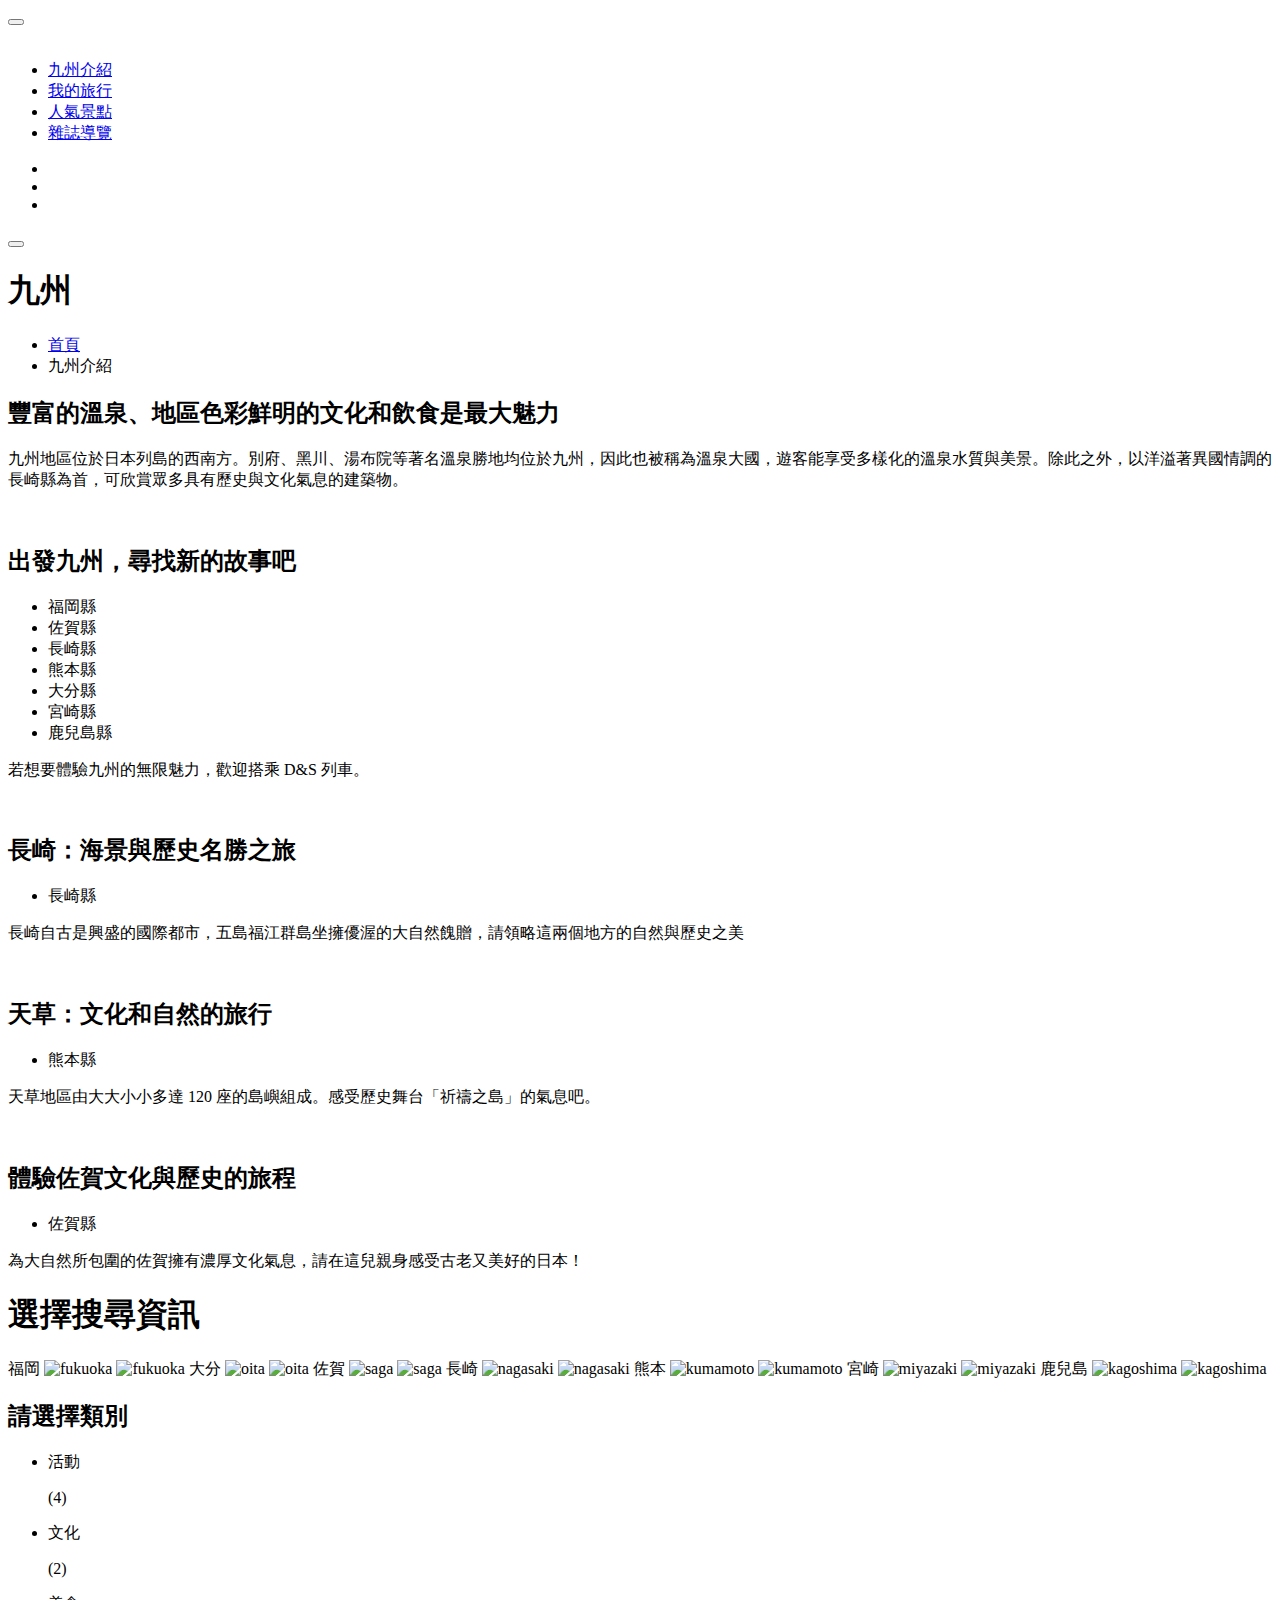
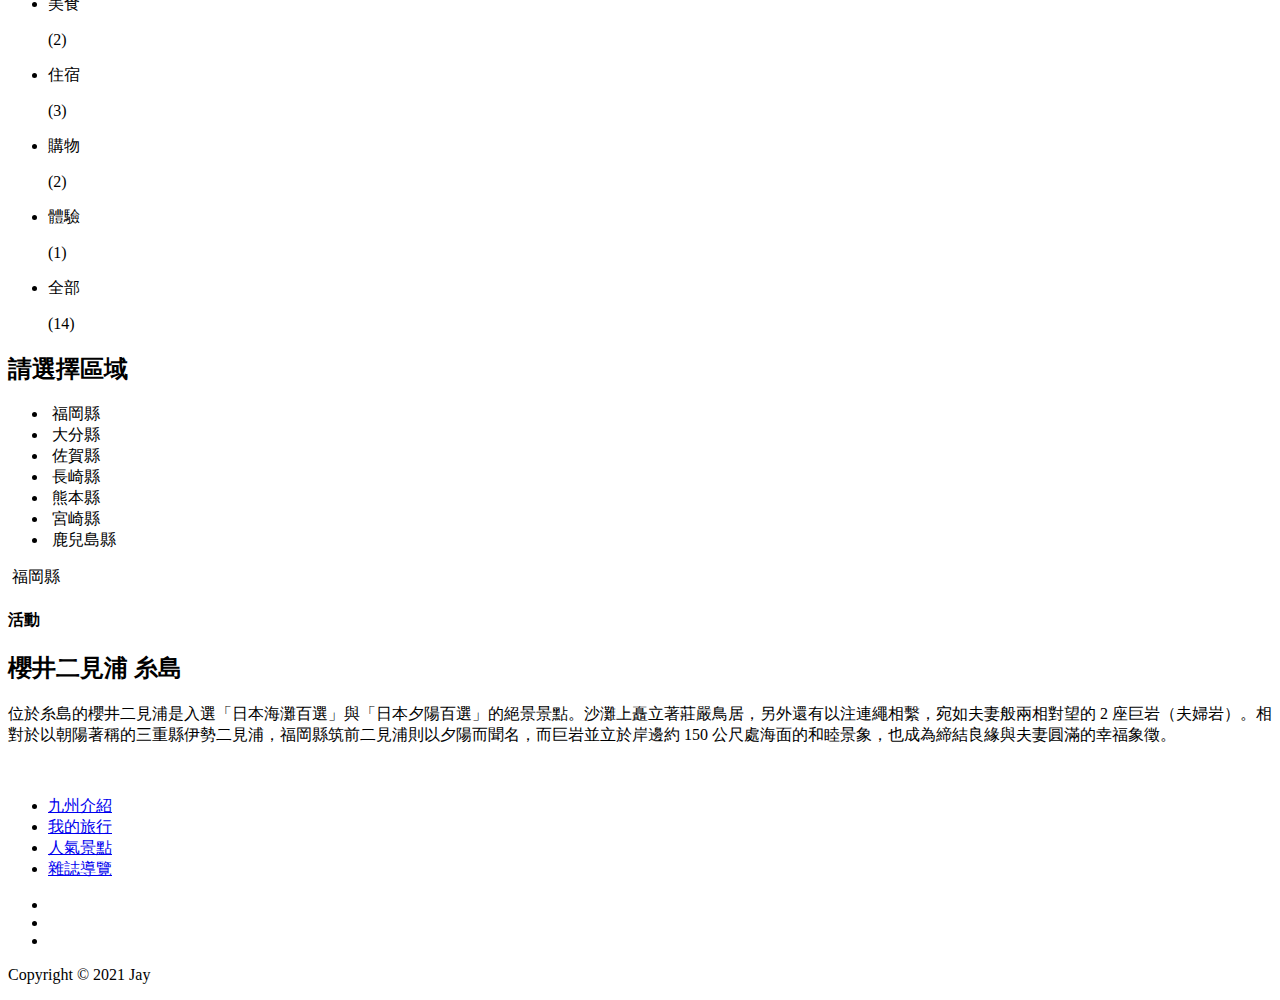
==== introduce.html @ 21f5237e "ok" ====
<!DOCTYPE html>
<html lang="en">
<head>
  <meta charset="UTF-8">
  <meta http-equiv="X-UA-Compatible" content="IE=edge">
  <meta name="viewport" content="width=device-width, initial-scale=1.0, maximum-scale=1.0, user-scalable=0, shrink-to-fit=no">
  <title>九州介紹</title>
	<link rel="stylesheet" href="https://use.fontawesome.com/releases/v5.7.2/css/all.css" integrity="sha384-fnmOCqbTlWIlj8LyTjo7mOUStjsKC4pOpQbqyi7RrhN7udi9RwhKkMHpvLbHG9Sr" crossorigin="anonymous">
  <link rel="stylesheet" href="./CSS/introduce.css">
  <script src="./JS/jquery.min.js"></script>
</head>
<body>
  <header>
    <button class="nav_btn">
      <span></span>
    </button>
    <nav>
      <div class="logo">
        <a href="./index.html">
          <img src="./img/kyushu/logo/logo.png" alt="">
        </a>
      </div>
      <ul class="guide">
          <li><a href="./introduce.html">九州介紹</a></li>
          <li><a href="./mytravel.html">我的旅行</a></li>
          <li><a href="./popular.html">人氣景點</a></li>
          <li><a href="./magazine.html">雜誌導覽</a></li>
        </div>
      </ul>
      <ul class="social">
        <li>
          <a href="javascript:;">
            <i class="fab fa-instagram"></i>
          </a>
        </li>
        <li>
          <a href="javascript:;">
            <i class="fab fa-facebook-square"></i>
          </a>
        </li>
        <li>
          <a href="javascript:;">
            <i class="fab fa-twitter-square"></i>
          </a>
        </li>
      </ul>
    </nav>
    <button class="toTop"></button>
  </header>
  <main>
    <article>
      <div class="banner">
        <div class="banner_container">
          <div class="banner_imagearea">
            <h1>九州</h1>
            <!-- <img src="./img/introduce/banner/banner-1.jpg" alt=""> -->
          </div>
          <div class="banner_textarea">
            <nav>
              <ul>
                <li><a href="./index.html">首頁</a></li>
                <li>九州介紹</li>
              </ul>
            </nav>
            <h2>豐富的溫泉、地區色彩鮮明的文化和飲食是最大魅力</h2>
            <p>九州地區位於日本列島的西南方。別府、黑川、湯布院等著名溫泉勝地均位於九州，因此也被稱為溫泉大國，遊客能享受多樣化的溫泉水質與美景。除此之外，以洋溢著異國情調的長崎縣為首，可欣賞眾多具有歷史與文化氣息的建築物。</p>
          </div>
        </div>
      </div>
      <div class="content">
        <div class="content_container">
          <div class="content_item ">
            <div class="item_imagearea">
              <img src="./img/introduce/main/introduce-content1.jpg" alt="">
            </div>
            <div class="item_textarea ">
              <h2>出發九州，尋找新的故事吧</h2>
              <div class="item_map">
                <i class="fas fa-map-marker-alt"></i>
                <ul>
                  <li>
                    福岡縣
                  </li>
                  <li>
                    佐賀縣
                  </li>
                  <li>
                    長崎縣
                  </li>
                  <li>
                    熊本縣
                  </li>
                  <li>
                    大分縣
                  </li>
                  <li>
                    宮崎縣
                  </li>
                  <li>
                    鹿兒島縣
                  </li>
                </ul>
              </div>
              <p>若想要體驗九州的無限魅力，歡迎搭乘 D&S 列車。</p>
            </div>
          </div>
          <div class="content_item">
            <div class="item_imagearea">
              <img src="./img/introduce/main/introduce-content2.jpg" alt="">
            </div>
            <div class="item_textarea">
              <h2>
                長崎：海景與歷史名勝之旅</h2>
              <div class="item_map">
                <i class="fas fa-map-marker-alt"></i>
                <ul>
                  <li>
                    長崎縣
                  </li>
                </ul>
              </div>
              <p>長崎自古是興盛的國際都市，五島福江群島坐擁優渥的大自然餽贈，請領略這兩個地方的自然與歷史之美</p>
            </div>
          </div>
          <div class="content_item">
            <div class="item_imagearea">
              <img src="./img/introduce/main/introduce-content3.jpg" alt="">
            </div>
            <div class="item_textarea">
              <h2>
                天草：文化和自然的旅行</h2>
              <div class="item_map">
                <i class="fas fa-map-marker-alt"></i>
                <ul>
                  <li>
                    熊本縣
                  </li>
                </ul>
              </div>
              <p>天草地區由大大小小多達 120 座的島嶼組成。感受歷史舞台「祈禱之島」的氣息吧。</p>
            </div>
          </div>
          <div class="content_item">
            <div class="item_imagearea">
              <img src="./img/introduce/main/introduce-content4.jpg" alt="">
            </div>
            <div class="item_textarea">
              <h2>
                體驗佐賀文化與歷史的旅程</h2>
              <div class="item_map">
                <i class="fas fa-map-marker-alt"></i>
                <ul>
                  <li>
                    佐賀縣
                  </li>
                </ul>
              </div>
              <p>
                為大自然所包圍的佐賀擁有濃厚文化氣息，請在這兒親身感受古老又美好的日本！</p>
            </div>
          </div>
        </div>
      </div>
    </article>
    <article class="search">
      <div class="search_contain">
        <div class="search_left">
          <h1>選擇搜尋資訊</h1>
          <div class="kyushu-map">  
            <a class="fukuoka-plus1 fukuBtn"></a>
            <a class="fukuoka-plus2 fukuBtn"></a>
            <a class="fukuoka-plus3 fukuBtn"></a>
            <a class="fukuoka fukuBtn">福岡</a> 
            <img class="fukuoka" src="./img/kyushu/main/kyushuMap-fukuoka-1.png" alt="fukuoka">
            <img class="fukuoka color" src="./img/kyushu/main/kyushuMap-fukuoka-2.png" alt="fukuoka">
            
            <a class="oita-plus1 oitaBtn"></a>
            <a class="oita-plus2 oitaBtn"></a>
            <a class="oita-plus3 oitaBtn"></a>
            <a class="oita oitaBtn">大分</a>
            <img class="oita" src="./img/kyushu/main/kyushuMap-oita-1.png" alt="oita">
            <img class="oita color" src="./img/kyushu/main/kyushuMap-oita-2.png" alt="oita">
      
            <a class="saga-plus1 sagaBtn"></a>
            <a class="saga-plus2 sagaBtn"></a>
            <a class="saga-plus3 sagaBtn"></a>
            <a class="saga sagaBtn">佐賀</a>
            <img class="saga" src="./img/kyushu/main/kyushuMap-saga-1.png" alt="saga">
            <img class="saga color"  src="./img/kyushu/main/kyushuMap-saga-2.png" alt="saga">
      
            <a class="nagasaki-plus1 nagaBtn"></a>
            <a class="nagasaki nagaBtn">長崎</a>
            <img class="nagasaki" src="./img/kyushu/main/kyushuMap-nagasaki-1.png" alt="nagasaki">
            <img class="nagasaki color" src="./img/kyushu/main/kyushuMap-nagasaki-2.png" alt="nagasaki">
            <a class="kumamoto-plus1 kumaBtn"></a>
            <a class="kumamoto-plus2 kumaBtn"></a>
            <a class="kumamoto-plus3 kumaBtn"></a>
            <a class="kumamoto-plus4 kumaBtn"></a>                
            <a class="kumamoto imgcg kumaBtn">熊本</a>
            <img class="kumamoto" src="./img/kyushu/main/kyushuMap-kumamoto-1.png" alt="kumamoto">
            <img class="kumamoto color " src="./img/kyushu/main/kyushuMap-kumamoto-2.png" alt="kumamoto">
      
            <a class="miyazaki-plus1 miyaBtn"></a>                
            <a class="miyazaki-plus2 miyaBtn"></a>                
            <a class="miyazaki miyaBtn">宮崎</a>
            <img class="miyazaki" src="./img/kyushu/main/kyushuMap-miyazaki-1.png" alt="miyazaki">
            <img class="miyazaki color" src="./img/kyushu/main/kyushuMap-miyazaki-2.png" alt="miyazaki">
      
            <a class="kagoshima-plus1 kagoBtn"></a>                
            <a class="kagoshima-plus2 kagoBtn"></a>                
            <a class="kagoshima kagoBtn">鹿兒島</a>
            <img class="kagoshima" src="./img/kyushu/main/kyushuMap-kagoshima-1.png" alt="kagoshima">
            <img class="kagoshima color" src="./img/kyushu/main/kyushuMap-kagoshima-2.png" alt="kagoshima">
            <!-- <div class="kanban">
              <p>選擇地區</p>
              <img src="/img/kyushu/main/wood_kanban.png" alt="">
            </div> -->
          </div>
        </div>
        <div class="search_right">
          <div class="search_category">
            <h2>
              <span>請選擇類別</span>
              <span></span>
            </h2>
            <ul class="search_category_group">
              <li id="event" class="category_color_clear">
                <i class="fas fa-circle"></i>
                <p>活動</p>
                <p>(4)</p>
              </li>
              <li id="culture" class="category_color_clear">
                <i class="fas fa-circle"></i>
                <p>文化</p>
                <p>(2)</p>
              </li>
              <li id="food" class="category_color_clear">
                <i class="fas fa-circle"></i>
                <p>美食</p>
                <p>(2)</p>
              </li>
              <li id="hotel" class="category_color_clear">
                <i class="fas fa-circle"></i>
                <p>住宿</p>
                <p>(3)</p>
              </li>
              <li id="shop" class="category_color_clear">
                <i class="fas fa-circle"></i>
                <p>購物</p>
                <p>(2)</p>
              </li>
              <li id="experence" class="category_color_clear">
                <i class="fas fa-circle"></i>
                <p>體驗</p>
                <p>(1)</p>
              </li>
              <li id="all" class="category_color_clear">
                <i class="fas fa-circle"></i>
                <p>全部</p>
                <p>(14)</p>
              </li>
            </ul>
          </div>
          <div class="search_area">
            <h2>
              <span>請選擇區域</span>
              <span></span>
            </h2>
            <ul class="search_area_group">
              <li class="Fukuoka sraechimg" id="b1">
                <img class="areaimg" src="./img/introduce/main/search_area_img1.jpg" alt="">
                <span class="togreen">福岡縣</span>
              </li>
              <li class="Oita sraechimg" id="b2">
                <img class="areaimg" src="./img/introduce/main/search_area_img2.jpg" alt="">
                <span class="togreen">大分縣</span>
              </li>
              <li class="Saga sraechimg" id="b3">
                <img class="areaimg" src="./img/introduce/main/search_area_img3.jpg" alt="">
                <span class="togreen">佐賀縣</span>
              </li>
              <li class="Nagasaki sraechimg"  id="b4">
                <img class="areaimg" src="./img/introduce/main/search_area_img4.jpg" alt="">
                <span class="togreen">長崎縣</span>
              </li>
              <li class="Kumamoto sraechimg"  id="b5">
                <img class="areaimg" src="./img/introduce/main/search_area_img5.jpg" alt="">
                <span class="togreen">熊本縣</span>
              </li>
              <li class="Miyazaki sraechimg"  id="b6">
                <img class="areaimg" src="./img/introduce/main/search_area_img6.jpg" alt="">
                <span class="togreen">宮崎縣</span>
              </li>
              <li class="Kagoshima sraechimg"  id="b7">
                <img class="areaimg" src="./img/introduce/main/search_area_img7.jpg" alt="">
                <span class="togreen">鹿兒島縣</span>
              </li>
            </ul>
          </div>
        </div>
      </div>
    </article>
    <article class="viewrelease">
      <div class="viewrelease_contain">
        <div class="viewrelease_item">
          <div class="viewrelease_item_photo">
            <img src="./img/introduce/main/viewrelease-1.png" alt="">
            <span>福岡縣</span>
          </div>
          <div class="viewrelease_item_text">
            <h4>活動</h4>
            <h2>櫻井二見浦 糸島</h2>
            <p>位於糸島的櫻井二見浦是入選「日本海灘百選」與「日本夕陽百選」的絕景景點。沙灘上矗立著莊嚴鳥居，另外還有以注連繩相繫，宛如夫妻般兩相對望的 2 座巨岩（夫婦岩）。相對於以朝陽著稱的三重縣伊勢二見浦，福岡縣筑前二見浦則以夕陽而聞名，而巨岩並立於岸邊約 150 公尺處海面的和睦景象，也成為締結良緣與夫妻圓滿的幸福象徵。</p>
          </div>
        </div>
        <!-- <div class="viewrelease_item">
          <div class="viewrelease_item_photo">
            <img src="/img/introduce/main/viewrelease-2.png" alt="">
            <span>福岡縣</span>
          </div>
          <div class="viewrelease_item_text">
            <h4>住宿</h4>
            <h2>筑後川溫泉</h2>
            <p>筑後川溫泉廣布於筑後川河畔，除了對風濕痛、痛風、神經痛有良好的效果外，更有美容效果，可讓肌膚變得光滑柔嫩，又被稱為「美肌之湯」。其泉質優良，甚至被指定為日本環境省國民保養溫泉地區。</p>
          </div>
        </div>
        <div class="viewrelease_item">
          <div class="viewrelease_item_photo">
            <img src="/img/introduce/main/viewrelease-3.png" alt="">
            <span>佐賀縣</span>
          </div>
          <div class="viewrelease_item_text">
            <h4>文化</h4>
            <h2>九年庵</h2>
            <p>九年庵是佐賀的大企業家，伊丹彌太郎於明治 25 年著手建造的別墅，耗時約 9 年歲月，於明治 33 年完成的 6,800 平方公尺庭園。別墅為歇山頂，屋頂為葦葺，土牆為杉板，還有周圍是使用真竹的濡緣等等，光是外觀就有著豐富的山野之趣，這是一棟從材質、構造等，一切都值得細心品味的數寄屋建築物。庭園相當遼闊，還種植了許多杜鵑花及紅葉類等植物，藉著四季更替描繪出美麗的景色。再者，庭園的一整片青苔會讓人有種彷彿像鋪了地毯一樣的錯覺。九年庵在每年春末及秋天紅葉盛開時期會對外開放。您可搭配到仁比山神社等地散步的行程一起同樂。</p>
          </div>
        </div>
        <div class="viewrelease_item">
          <div class="viewrelease_item_photo">
            <img src="/img/introduce/main/viewrelease-4.png" alt="">
            <span>佐賀縣</span>
          </div>
          <div class="viewrelease_item_text">
            <h4>購物</h4>
            <h2>川古大楠公園</h2>
            <p>川古大楠公園位於武雄市若木町。那是個以宏偉壯麗的川古大楠及水車讓人印象深刻的公園。附設的為朝館除了有上演參考當地傳說的人偶劇以外，還有販賣從幼樹摘採的蔬菜及加工品，以及大楠公園水車精米的「水車米」。</p>
          </div>
        </div>
        <div class="viewrelease_item">
          <div class="viewrelease_item_photo">
            <img src="/img/introduce/main/viewrelease-5.png" alt="">
            <span>長崎縣</span>
          </div>
          <div class="viewrelease_item_text">
            <h4>活動</h4>
            <h2>筒城濱海水浴場</h2>
            <p>白濱青松沙灘廣闊延伸，筒城七濱是壹岐最具代表性的沙灘群。其中的筒城濱海水浴場是壹岐唯一一個獲選為日本百大海水浴場、日本百大海灘的海灘。又白又細緻的沙灘持續延伸約 600 公尺，淺灘寬闊，海浪平穩，因此夏天聚集了許多來享受海水浴的遊客，極為熱鬧。相鄰的筒城濱交流廣場內也有完備的露營區、烤肉廣場、網球場等設施，此處是壹岐在夏天期間人潮最多的觀光景點。</p>
          </div>
        </div>
        <div class="viewrelease_item">
          <div class="viewrelease_item_photo">
            <img src="/img/introduce/main/viewrelease-6.png" alt="">
            <span>熊本縣</span>
          </div>
          <div class="viewrelease_item_text">
            <h4>文化</h4>
            <h2>熊本城</h2>
            <p>居高守望城下，熊本的象徵性存在在震災中受創嚴重的熊本城，是熊本縣的重要觀光景點，目前正積極地展開重建。熊本城乃由戰國時代名將加藤清正命人於 1601 年 (慶長 6 年) 開始動工，耗時 7 年才建造完成，被列為日本三大名城之一。清正所建的這座熊本城堅固無比，堪稱戰國要塞，在西南戰爭之際，薩摩軍久久無法攻陷。當時約有 3,000 多名政府軍困守城內，撐過了 50 多天。這也就不難理解，為何在數年後，坊間會盛傳西鄉隆盛曾說道：「吾等並非輸給政府軍，而是輸給清正公。」</p>
          </div>
        </div>
        <div class="viewrelease_item">
          <div class="viewrelease_item_photo">
            <img src="/img/introduce/main/viewrelease-7.png" alt="">
            <span>熊本縣</span>
          </div>
          <div class="viewrelease_item_text">
            <h4>活動</h4>
            <h2>菊池溪谷</h2>
            <p>菊池西谷位在菊池市的東北部，阿蘇九重國立公園的一隅，從阿蘇外輪山湧出的伏流水甚至被選為「日本名水百選」，水質無比清澈。</p>
          </div>
        </div>
        <div class="viewrelease_item">
          <div class="viewrelease_item_photo">
            <img src="/img/introduce/main/viewrelease-8.png" alt="">
            <span>大分縣</span>
          </div>
          <div class="viewrelease_item_text">
            <h4>美食</h4>
            <h2>大分縣的雞肉天婦羅</h2>
            <p>1962 年，在大分市食堂誕生的雞肉天婦羅，如今已是大分鄉土料理的代表。包裹金黃色天婦羅麵衣的雞肉，炸得酥酥脆脆軟嫩多汁，沾上橘醋醬之後，就是令人上癮的美味。</p>
          </div>
        </div>
        <div class="viewrelease_item">
          <div class="viewrelease_item_photo">
            <img src="/img/introduce/main/viewrelease-9.png" alt="">
            <span>大分縣</span>
          </div>
          <div class="viewrelease_item_text">
            <h4>住宿</h4>
            <h2>天瀨溫泉</h2>
            <p>位於大分縣日田市天瀨町的天瀨溫泉，以混浴露天式的川湯聞名。河川沿岸有 5 個公共露天溫泉池，飄起的縷縷白煙更為此處添增幾許溫泉鄉的風情。在這裡單日來回的旅途也能泡湯，混浴更設計為女性也能放心使用的公共露天溫泉池，讓更多旅客都能舒適地享受溫泉。泉質多樣，泉量豐富。以往的溫泉湧出量極多，甚至有「只要在河邊到處都有溫泉湧現」的這種說法。現在幾乎所有登錄於天瀨溫泉旅館組合的溫泉都是泉源溫泉。</p>
          </div>
        </div>
        <div class="viewrelease_item">
          <div class="viewrelease_item_photo">
            <img src="/img/introduce/main/viewrelease-10.png" alt="">
            <span>宮崎縣</span>
          </div>
          <div class="viewrelease_item_text">
            <h4>活動</h4>
            <h2>南鄉溫泉 山霧</h2>
            <p>南鄉溫泉是舉辦美鄉町三大祭典之一『師走祭』的登門（伊佐賀神社的木城、與比木神社會面、在一本鳥居前迎火）首日時，從祭祀著百濟王族的神社後山湧出的溫泉。</p>
          </div>
        </div>
        <div class="viewrelease_item">
          <div class="viewrelease_item_photo">
            <img src="/img/introduce/main/viewrelease-11.png" alt="">
            <span>宮崎縣</span>
          </div>
          <div class="viewrelease_item_text">
            <h4>美食</h4>
            <h2>牡蠣小屋 牡蠣寧</h2>
            <p>宮崎縣日向市的細島港為天然良港，發展定置網漁等漁業，以宮崎縣第一大的岩牡蠣產量為傲，充滿著大海的恩惠。港內的捕撈場以可撈起新鮮海產著稱，人潮總是絡繹不絕。在充滿海潮香氣的細島港旁，獨具摩登氛圍的牡蠣小屋『牡蠣寧』提供剛捕獲的美味細島岩牡蠣。</p>
          </div>
        </div>
        <div class="viewrelease_item">
          <div class="viewrelease_item_photo">
            <img src="/img/introduce/main/viewrelease-12.png" alt="">
            <span>鹿兒島縣</span>
          </div>
          <div class="viewrelease_item_text">
            <h4>購物</h4>
            <h2>天文館通</h2>
            <p>想在鹿兒島買伴手禮的話，不妨來天文館，這裡有許多販售當地特產和甜點的伴手禮商店。除了購買伴手禮外，這裡也有許多餐廳，觀光之際可在此休憩，享受美食。晚上的天文館則到處都是居酒屋，熱鬧不已。不妨體驗看看天文館的不同面貌。</p>
          </div>
        </div>
        <div class="viewrelease_item">
          <div class="viewrelease_item_photo">
            <img src="/img/introduce/main/viewrelease-13.png" alt="">
            <span>鹿兒島縣</span>
          </div>
          <div class="viewrelease_item_text">
            <h4>住宿</h4>
            <h2>霧島溫泉鄉</h2>
            <p>霧島的山腳到平原佈滿了各種不同的溫泉，共有 4 個溫泉鄉：「霧島溫泉鄉」、「霧島神宮溫泉鄉」、「妙見、安樂溫泉鄉」、「日當山溫泉鄉」。每處溫泉設施都有不同泉質的溫泉，一般常見的 10 種泉質，霧島的溫泉地就有其中的 9 種。</p>
          </div>
        </div>
        <div class="viewrelease_item">
          <div class="viewrelease_item_photo">
            <img src="/img/introduce/main/viewrelease-14.png" alt="">
            <span>佐賀縣</span>
          </div>
          <div class="viewrelease_item_text">
            <h4>體驗</h4>
            <h2>柳川渡船</h2>
            <p>柳川起源於從鎌倉時代起就一直治理著柳川到戰國時代的蒲池氏所建造的平城，而柳川城是到了江戶時代才真正地獲得整頓。但是街道劃分和水路幾乎保持著江戶時代的原始風貌，甚至是看著 300 年前的地圖也能移動無礙。欣賞江戶時代所建造的街景，在此處您可以探訪水路、於巷道中肆意穿梭漫步。搭乘柳川著名的渡河船，可一邊聽著船伕站在船頭向您導覽、唱著船歌，在大約 4 公里的水路間優遊約 1 小時 10 分鐘。渡船多達約 200 艘，可瞧見船隻四處穿梭在街巷中的光景、以及船伕清洗著渡船的愜意風光。</p>
          </div>
        </div> -->
      </div>
    </article>
  </main>
  <footer>
    <div class="footer_container">
      <div class="footer_logo">
        <div class="logo">
          <a href="./index.html">
            <img src="./img/kyushu/logo/logo.png" alt="">
          </a>
        </div>
      </div>
      <ul class="footer_txt">
        <li><a href="./introduce.html">九州介紹</a></li>
        <li><a href="./mytravel.html">我的旅行</a></li>
        <li><a href="./popular.html">人氣景點</a></li>
        <li><a href="./magazine.html">雜誌導覽</a></li>
      </ul>
      <ul class="footer_photo">
        <li>
          <a href="javascript:;">
            <i class="fab fa-instagram"></i>
          </a>
        </li>
        <li>
          <a href="javascript:;">
            <i class="fab fa-facebook-square"></i>
          </a>
        </li>
        <li>
          <a href="javascript:;">
            <i class="fab fa-twitter-square"></i>
          </a>
        </li>
      </ul>
    </div>
    <p>Copyright &copy; 2021 Jay</p>
  </footer>
  <div class="footerPage"></div>
  <script src="./JS/introduce.js"></script>
</body>
</html>
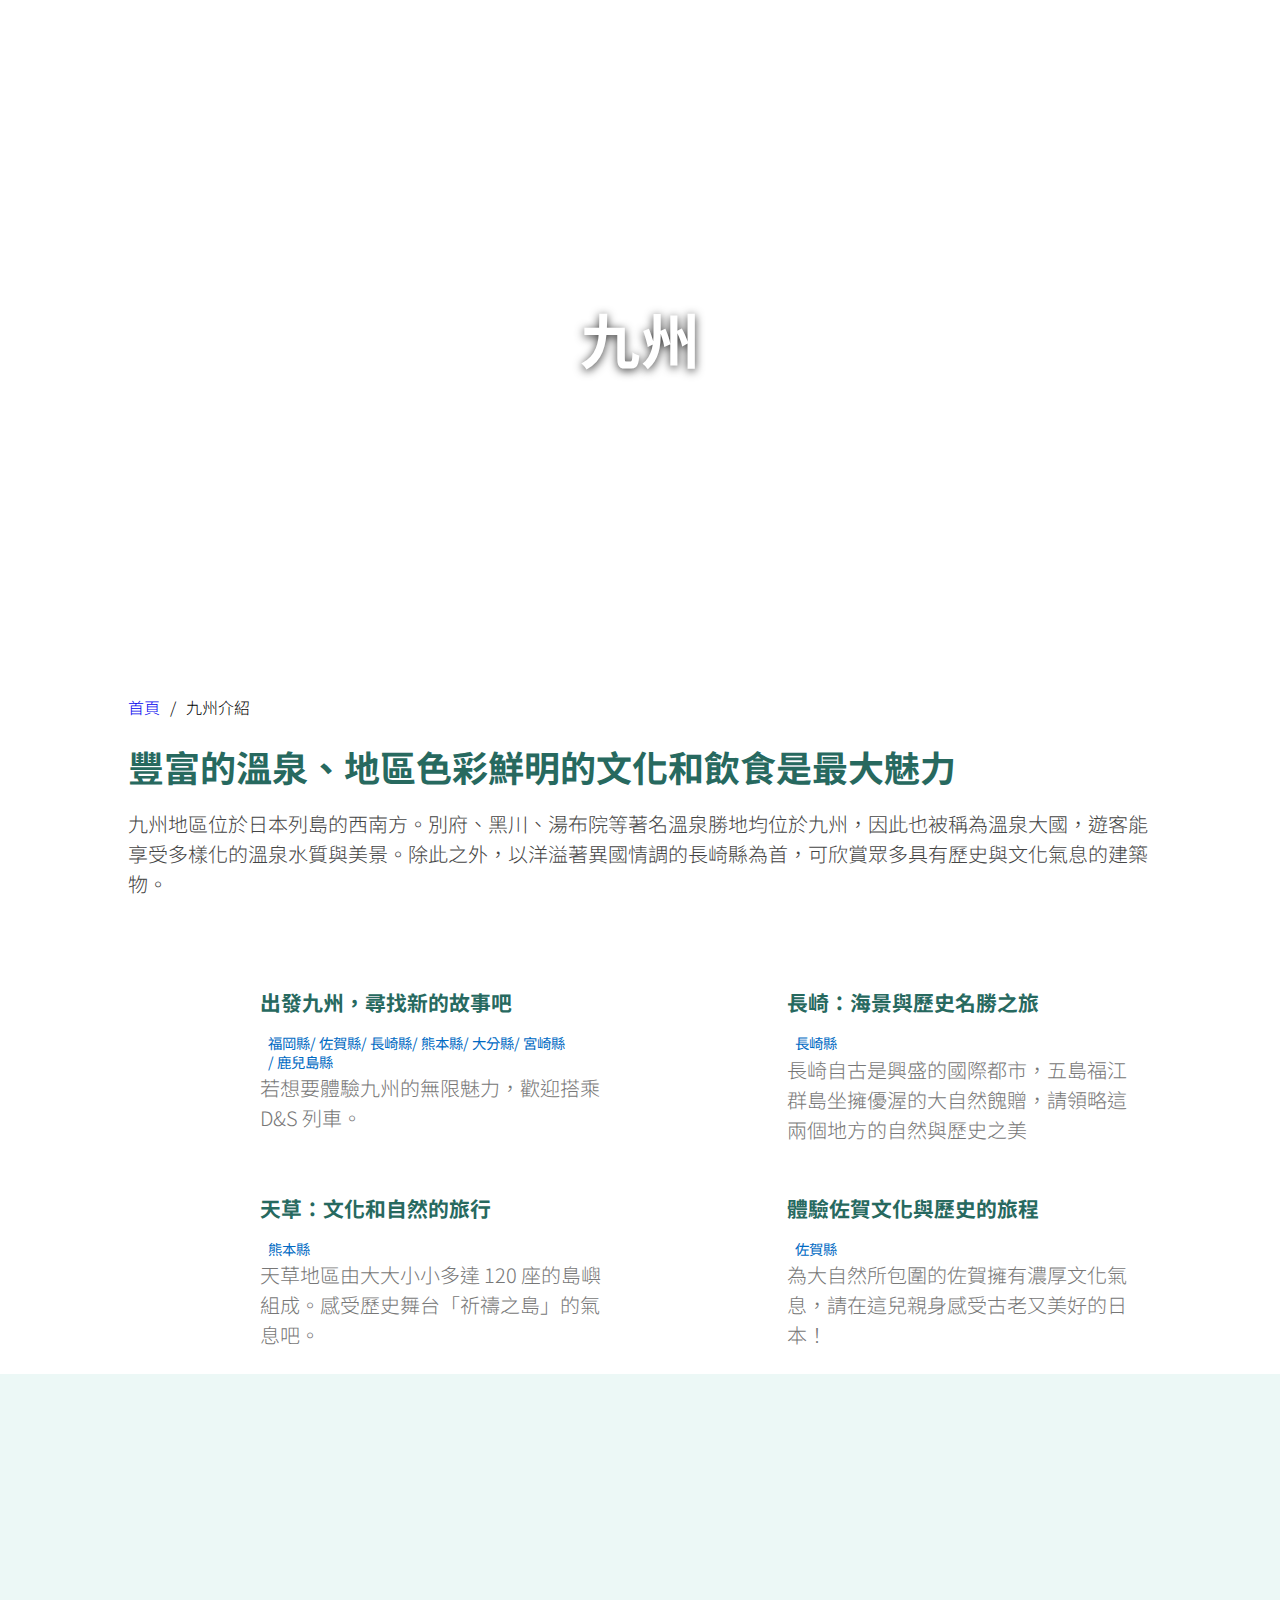
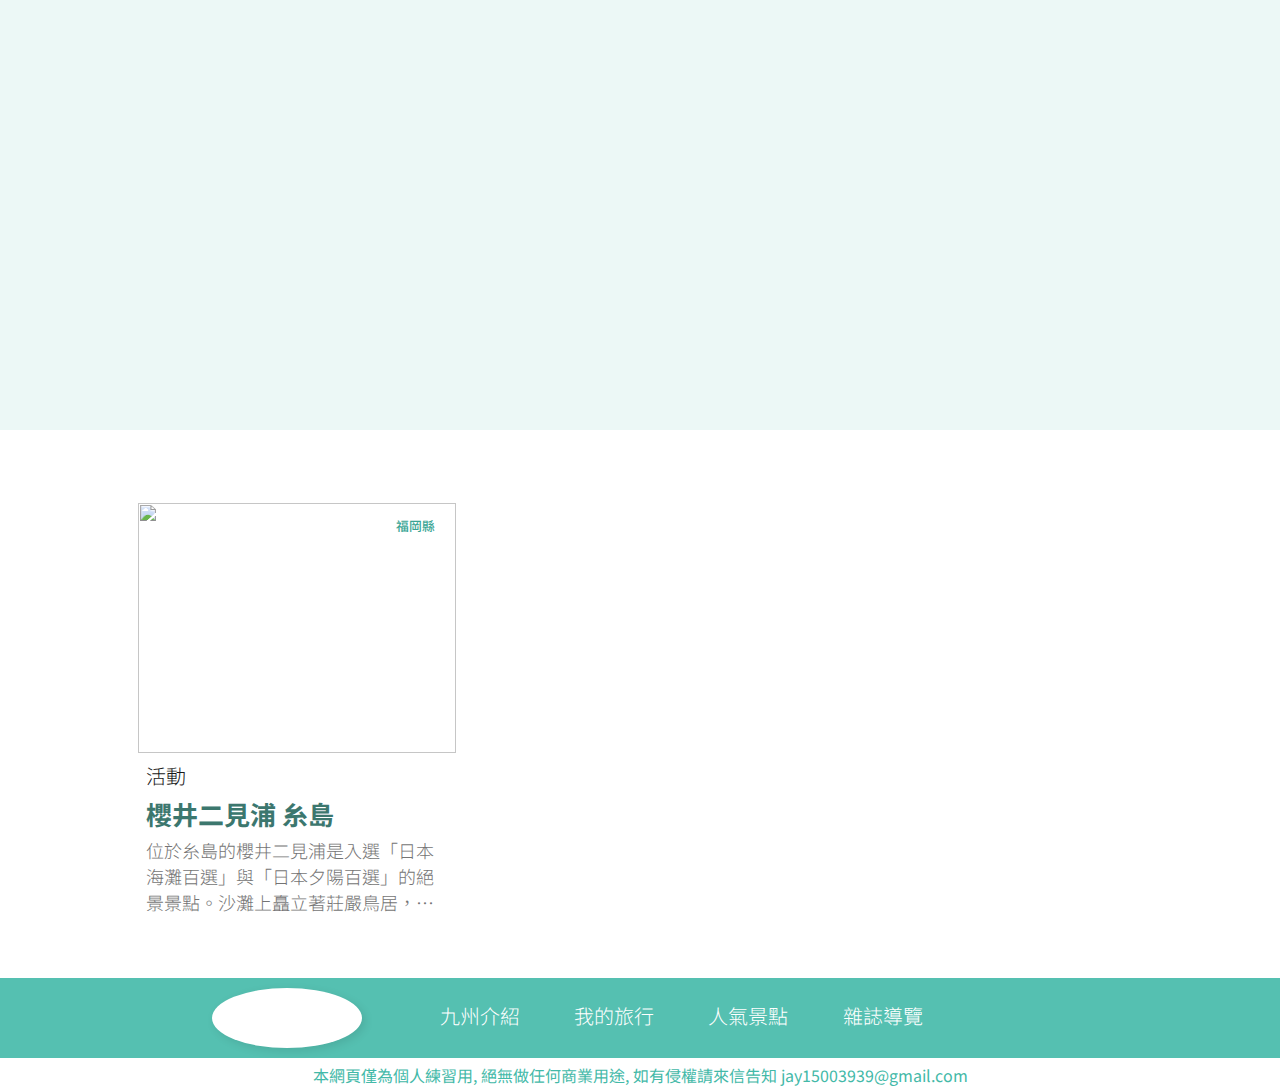
==== commit fb0f7be5: "ok" ====
--- a/introduce.html
+++ b/introduce.html
@@ -29,17 +29,17 @@
       </ul>
       <ul class="social">
         <li>
-          <a href="javascript:;">
+          <a href="https://www.instagram.com/kyushu_tourism_information/">
             <i class="fab fa-instagram"></i>
           </a>
         </li>
         <li>
-          <a href="javascript:;">
+          <a href="https://www.facebook.com/visitkyushu/">
             <i class="fab fa-facebook-square"></i>
           </a>
         </li>
         <li>
-          <a href="javascript:;">
+          <a href="https://twitter.com/kyushuwalker">
             <i class="fab fa-twitter-square"></i>
           </a>
         </li>
@@ -69,7 +69,8 @@
       </div>
       <div class="content">
         <div class="content_container">
-          <div class="content_item ">
+          <div class="content_item" onclick="location.href =
+          './popular.html';">
             <div class="item_imagearea">
               <img src="./img/introduce/main/introduce-content1.jpg" alt="">
             </div>
@@ -104,7 +105,8 @@
               <p>若想要體驗九州的無限魅力，歡迎搭乘 D&S 列車。</p>
             </div>
           </div>
-          <div class="content_item">
+          <div class="content_item" onclick="location.href =
+          './popular.html';">
             <div class="item_imagearea">
               <img src="./img/introduce/main/introduce-content2.jpg" alt="">
             </div>
@@ -122,7 +124,8 @@
               <p>長崎自古是興盛的國際都市，五島福江群島坐擁優渥的大自然餽贈，請領略這兩個地方的自然與歷史之美</p>
             </div>
           </div>
-          <div class="content_item">
+          <div class="content_item" onclick="location.href =
+          './popular.html';">
             <div class="item_imagearea">
               <img src="./img/introduce/main/introduce-content3.jpg" alt="">
             </div>
@@ -140,7 +143,8 @@
               <p>天草地區由大大小小多達 120 座的島嶼組成。感受歷史舞台「祈禱之島」的氣息吧。</p>
             </div>
           </div>
-          <div class="content_item">
+          <div class="content_item" onclick="location.href =
+          './popular.html';">
             <div class="item_imagearea">
               <img src="./img/introduce/main/introduce-content4.jpg" alt="">
             </div>
@@ -302,7 +306,8 @@
     </article>
     <article class="viewrelease">
       <div class="viewrelease_contain">
-        <div class="viewrelease_item">
+        <div class="viewrelease_item" onclick="location.href =
+        './popular.html';">
           <div class="viewrelease_item_photo">
             <img src="./img/introduce/main/viewrelease-1.png" alt="">
             <span>福岡縣</span>
@@ -476,23 +481,23 @@
       </ul>
       <ul class="footer_photo">
         <li>
-          <a href="javascript:;">
+          <a href="https://www.instagram.com/kyushu_tourism_information/">
             <i class="fab fa-instagram"></i>
           </a>
         </li>
         <li>
-          <a href="javascript:;">
+          <a href="https://www.facebook.com/visitkyushu/">
             <i class="fab fa-facebook-square"></i>
           </a>
         </li>
         <li>
-          <a href="javascript:;">
+          <a href="https://twitter.com/kyushuwalker">
             <i class="fab fa-twitter-square"></i>
           </a>
         </li>
       </ul>
     </div>
-    <p>Copyright &copy; 2021 Jay</p>
+    <p>本網頁僅為個人練習用, 絕無做任何商業用途, 如有侵權請來信告知 jay15003939@gmail.com</p>
   </footer>
   <div class="footerPage"></div>
   <script src="./JS/introduce.js"></script>
--- a/CSS/introduce.css
+++ b/CSS/introduce.css
@@ -0,0 +1,1452 @@
+@import url("https://fonts.googleapis.com/css2?family=Noto+Sans+TC:wght@300;400;500;700;900&display=swap");
+@import url("https://fonts.googleapis.com/css2?family=Zen+Old+Mincho&display=swap");
+* {
+  padding: 0;
+  margin: 0;
+  font-family: 'Noto Sans TC', sans-serif;
+  -webkit-box-sizing: border-box;
+          box-sizing: border-box;
+}
+
+html, body {
+  width: 100%;
+}
+
+header > .nav_btn {
+  height: 60px;
+  width: 60px;
+  position: fixed;
+  top: 1%;
+  right: 1%;
+  background-color: transparent;
+  border: none;
+  z-index: 999;
+}
+
+@media (max-width: 1024px) {
+  header > .nav_btn {
+    height: 40px;
+    width: 40px;
+  }
+}
+
+header > .nav_btn > span {
+  position: relative;
+  height: 100%;
+  width: 60%;
+  margin: 0 auto;
+  display: block;
+  cursor: pointer;
+}
+
+header > .nav_btn > span:before {
+  content: "";
+  display: block;
+  -webkit-transition: all .6s;
+  -o-transition: all .6s;
+  transition: all .6s;
+  position: absolute;
+  width: 100%;
+  height: 2px;
+  background-color: #fff;
+  left: 0;
+  top: 40%;
+}
+
+header > .nav_btn > span::after {
+  content: "";
+  display: block;
+  -webkit-transition: all .4s;
+  -o-transition: all .4s;
+  transition: all .4s;
+  position: absolute;
+  width: 100%;
+  height: 2px;
+  background-color: #fff;
+  left: 0;
+  top: 60%;
+}
+
+header > .nav_btn.nav_action > span::before {
+  background-color: #43B9A8;
+  -webkit-transform: rotate(45deg);
+      -ms-transform: rotate(45deg);
+          transform: rotate(45deg);
+  top: 50%;
+}
+
+header > .nav_btn.nav_action > span::after {
+  background-color: #43B9A8;
+  -webkit-transform: rotate(135deg);
+      -ms-transform: rotate(135deg);
+          transform: rotate(135deg);
+  top: 50%;
+}
+
+header > .nav_btn.nav_green > span::before {
+  background-color: #43B9A8;
+}
+
+header > .nav_btn.nav_green > span::after {
+  background-color: #43B9A8;
+}
+
+header > nav {
+  display: -webkit-box;
+  display: -webkit-flex;
+  display: -ms-flexbox;
+  display: flex;
+  -webkit-box-orient: vertical;
+  -webkit-box-direction: normal;
+  -webkit-flex-direction: column;
+      -ms-flex-direction: column;
+          flex-direction: column;
+  -webkit-justify-content: space-around;
+      -ms-flex-pack: distribute;
+          justify-content: space-around;
+  -webkit-box-align: center;
+  -webkit-align-items: center;
+      -ms-flex-align: center;
+          align-items: center;
+  height: 100vh;
+  width: 20vw;
+  position: fixed;
+  right: 0;
+  top: 0;
+  z-index: 998;
+  background-color: #fff;
+  padding: 3rem 0;
+  -webkit-transform: translateX(100vw);
+      -ms-transform: translateX(100vw);
+          transform: translateX(100vw);
+  -webkit-transition: -webkit-transform .5s;
+  transition: -webkit-transform .5s;
+  -o-transition: transform .5s;
+  transition: transform .5s;
+  transition: transform .5s, -webkit-transform .5s;
+}
+
+@media (max-width: 1024px) {
+  header > nav {
+    width: 200px;
+  }
+}
+
+@media (max-width: 376px) {
+  header > nav {
+    width: 100%;
+  }
+}
+
+header > nav.nav_open {
+  -webkit-transform: translateX(0);
+      -ms-transform: translateX(0);
+          transform: translateX(0);
+}
+
+header > nav > .logo > a > img {
+  width: 150px;
+}
+
+@media (max-width: 1024px) {
+  header > nav > .logo > a > img {
+    width: 130px;
+  }
+}
+
+header > nav > ul.guide {
+  list-style: none;
+}
+
+header > nav > ul.guide > li {
+  display: -webkit-box;
+  display: -webkit-flex;
+  display: -ms-flexbox;
+  display: flex;
+  padding: .8rem;
+}
+
+header > nav > ul.guide > li > a {
+  display: block;
+  width: 100%;
+  text-decoration: none;
+  font-size: 26px;
+  color: #43B9A8;
+  padding: .3rem 0;
+  position: relative;
+}
+
+@media (max-width: 1024px) {
+  header > nav > ul.guide > li > a {
+    font-size: 24px;
+  }
+}
+
+header > nav > ul.guide > li > a::after {
+  content: "";
+  position: absolute;
+  bottom: 0;
+  border-bottom: 1px solid #43B9A8;
+  left: 50%;
+  right: 50%;
+  -webkit-transition: all .2s;
+  -o-transition: all .2s;
+  transition: all .2s;
+}
+
+header > nav > ul.guide > li > a:hover::after {
+  left: 0;
+  right: 0;
+}
+
+header > nav > ul.social {
+  list-style: none;
+  display: -webkit-box;
+  display: -webkit-flex;
+  display: -ms-flexbox;
+  display: flex;
+  -webkit-box-pack: center;
+  -webkit-justify-content: center;
+      -ms-flex-pack: center;
+          justify-content: center;
+}
+
+header > nav > ul.social > li > a {
+  display: block;
+  color: #43B9A8;
+  font-size: 1.5rem;
+  margin: 0 .8rem;
+  -webkit-transition: -webkit-transform .3s;
+  transition: -webkit-transform .3s;
+  -o-transition: transform .3s;
+  transition: transform .3s;
+  transition: transform .3s, -webkit-transform .3s;
+}
+
+header > nav > ul.social > li > a:hover {
+  -webkit-transform: translateY(-5px);
+      -ms-transform: translateY(-5px);
+          transform: translateY(-5px);
+}
+
+header button.toTop {
+  opacity: 0;
+  position: absolute;
+  cursor: pointer;
+  -webkit-transition: opacity .4s;
+  -o-transition: opacity .4s;
+  transition: opacity .4s;
+}
+
+header button.toTop.toTopBtn {
+  opacity: 1;
+  height: 20px;
+  width: 20px;
+  position: fixed;
+  bottom: 5%;
+  right: 2%;
+  z-index: 999;
+  background-color: transparent;
+  border: none;
+  border-top: 2px solid #43B9A8;
+  border-right: 2px solid #43B9A8;
+  -webkit-transform: rotate(-45deg);
+      -ms-transform: rotate(-45deg);
+          transform: rotate(-45deg);
+}
+
+main > article {
+  margin: auto;
+}
+
+main > article .banner .banner_container {
+  margin: 0 auto 4rem;
+}
+
+main > article .banner .banner_container .banner_imagearea {
+  overflow: hidden;
+}
+
+main > article .banner .banner_container .banner_imagearea > h1 {
+  font-size: 60px;
+  width: 100%;
+  height: 75vh;
+  color: #fff;
+  text-shadow: 0px 2px 10px rgba(0, 0, 0, 0.8);
+  font-weight: 700;
+  background-image: url("../img/introduce/banner/banner-1.jpg");
+  background-repeat: no-repeat;
+  background-size: cover;
+  display: -webkit-box;
+  display: -webkit-flex;
+  display: -ms-flexbox;
+  display: flex;
+  -webkit-box-align: center;
+  -webkit-align-items: center;
+      -ms-flex-align: center;
+          align-items: center;
+  -webkit-box-pack: center;
+  -webkit-justify-content: center;
+      -ms-flex-pack: center;
+          justify-content: center;
+  background-position: center center;
+  -webkit-transition: -webkit-transform .5s;
+  transition: -webkit-transform .5s;
+  -o-transition: transform .5s;
+  transition: transform .5s;
+  transition: transform .5s, -webkit-transform .5s;
+}
+
+main > article .banner .banner_container .banner_imagearea > h1:hover {
+  -webkit-transform: scale(1.03);
+      -ms-transform: scale(1.03);
+          transform: scale(1.03);
+}
+
+main > article .banner .banner_container > .banner_textarea {
+  position: relative;
+  background-color: #fff;
+  max-width: 1920px;
+  width: 80%;
+  margin: auto;
+}
+
+@media (max-width: 1024px) {
+  main > article .banner .banner_container > .banner_textarea {
+    width: 100%;
+    padding: 0 10px;
+  }
+}
+
+main > article .banner .banner_container > .banner_textarea > nav {
+  margin: 0 auto;
+  font-weight: 300;
+  font-size: 16px;
+}
+
+main > article .banner .banner_container > .banner_textarea > nav > ul {
+  margin: 20px 0;
+  display: -webkit-box;
+  display: -webkit-flex;
+  display: -ms-flexbox;
+  display: flex;
+  list-style: none;
+}
+
+main > article .banner .banner_container > .banner_textarea > nav > ul > li + li::before {
+  content: "/";
+  margin: 10px;
+}
+
+main > article .banner .banner_container > .banner_textarea > nav > ul > li > a {
+  text-decoration: none;
+}
+
+main > article .banner .banner_container > .banner_textarea > h2 {
+  color: #27695f;
+  font-size: 36px;
+  line-height: 1.5;
+  margin: 1rem 0 1rem 0;
+}
+
+@media (max-width: 376px) {
+  main > article .banner .banner_container > .banner_textarea > h2 {
+    font-size: 24px;
+  }
+}
+
+main > article .banner .banner_container > .banner_textarea > p {
+  font-size: 20px;
+  color: #444;
+  font-weight: 300;
+  line-height: 1.5;
+}
+
+@media (max-width: 376px) {
+  main > article .banner .banner_container > .banner_textarea > p {
+    font-size: 16px;
+  }
+}
+
+main > article > .content {
+  width: 80%;
+  margin: auto;
+  max-width: 1920px;
+}
+
+@media (max-width: 1024px) {
+  main > article > .content {
+    width: 100%;
+  }
+}
+
+main > article > .content > .content_container {
+  width: 100%;
+  margin: auto;
+  display: -webkit-box;
+  display: -webkit-flex;
+  display: -ms-flexbox;
+  display: flex;
+  -webkit-flex-wrap: wrap;
+      -ms-flex-wrap: wrap;
+          flex-wrap: wrap;
+  -webkit-box-pack: justify;
+  -webkit-justify-content: space-between;
+      -ms-flex-pack: justify;
+          justify-content: space-between;
+}
+
+main > article > .content > .content_container > .content_item {
+  width: 48.5%;
+  cursor: pointer;
+}
+
+@media (max-width: 1024px) {
+  main > article > .content > .content_container > .content_item {
+    width: 100%;
+  }
+}
+
+main > article > .content > .content_container > .content_item:hover img {
+  -webkit-transform: scale(1.05);
+      -ms-transform: scale(1.05);
+          transform: scale(1.05);
+}
+
+main > article > .content > .content_container > .content_item > .item_imagearea {
+  overflow: hidden;
+  font-size: 0;
+}
+
+main > article > .content > .content_container > .content_item > .item_imagearea > img {
+  overflow: hidden;
+  width: 100%;
+  -webkit-transition: -webkit-transform .3s;
+  transition: -webkit-transform .3s;
+  -o-transition: transform .3s;
+  transition: transform .3s;
+  transition: transform .3s, -webkit-transform .3s;
+}
+
+main > article > .content > .content_container > .content_item > .item_textarea {
+  position: relative;
+  background-color: #fff;
+  top: 0vh;
+  left: 100px;
+  width: 85%;
+  padding: 1.5rem 2rem;
+  -webkit-transition: top .7s;
+  -o-transition: top .7s;
+  transition: top .7s;
+}
+
+@media (max-width: 1024px) {
+  main > article > .content > .content_container > .content_item > .item_textarea {
+    left: 15%;
+    width: 85%;
+  }
+}
+
+main > article > .content > .content_container > .content_item > .item_textarea.item_textarea_move {
+  top: -10vh;
+}
+
+main > article > .content > .content_container > .content_item > .item_textarea > h2 {
+  color: #27695f;
+  font-size: 1.3rem;
+  line-height: 1.5;
+}
+
+main > article > .content > .content_container > .content_item > .item_textarea > .item_map {
+  display: -webkit-box;
+  display: -webkit-flex;
+  display: -ms-flexbox;
+  display: flex;
+  margin: 1rem 0 .1rem 0;
+}
+
+main > article > .content > .content_container > .content_item > .item_textarea > .item_map > i {
+  line-height: 1.2;
+  margin-right: .5rem;
+  color: #006ac3;
+}
+
+main > article > .content > .content_container > .content_item > .item_textarea > .item_map > ul > li {
+  list-style: none;
+  -webkit-box-orient: vertical;
+  -webkit-box-direction: normal;
+  -webkit-flex-direction: none;
+      -ms-flex-direction: none;
+          flex-direction: none;
+  text-decoration: none;
+  line-height: 1.3;
+  font-size: .9rem;
+  color: #006ac3;
+  vertical-align: baseline;
+  float: left;
+}
+
+main > article > .content > .content_container > .content_item > .item_textarea > .item_map > ul > li + li::before {
+  content: "/";
+}
+
+main > article > .content > .content_container > .content_item > .item_textarea > p {
+  font-size: 20px;
+  color: #777;
+  font-weight: 300;
+  line-height: 1.5;
+}
+
+@media (max-width: 376px) {
+  main > article > .content > .content_container > .content_item > .item_textarea > p {
+    font-size: 16px;
+  }
+}
+
+main > article > .content > .content_container > .content_item > .item_textarea > i {
+  font-size: 2rem;
+  position: absolute;
+  bottom: 0;
+  right: 30px;
+  color: #00146e;
+}
+
+main > article.search {
+  background-color: rgba(67, 185, 168, 0.1);
+  width: 100%;
+}
+
+main > article.search > .search_contain {
+  max-width: 1920px;
+  width: 80%;
+  margin: auto;
+  display: -webkit-box;
+  display: -webkit-flex;
+  display: -ms-flexbox;
+  display: flex;
+  overflow: hidden;
+}
+
+@media (max-width: 1024px) {
+  main > article.search > .search_contain {
+    -webkit-box-orient: vertical;
+    -webkit-box-direction: normal;
+    -webkit-flex-direction: column;
+        -ms-flex-direction: column;
+            flex-direction: column;
+    -webkit-box-align: center;
+    -webkit-align-items: center;
+        -ms-flex-align: center;
+            align-items: center;
+    -webkit-box-pack: center;
+    -webkit-justify-content: center;
+        -ms-flex-pack: center;
+            justify-content: center;
+    text-align: center;
+  }
+}
+
+@media (max-width: 768px) {
+  main > article.search > .search_contain {
+    width: 100%;
+  }
+}
+
+main > article.search > .search_contain > .search_left {
+  width: 50%;
+  display: -webkit-box;
+  display: -webkit-flex;
+  display: -ms-flexbox;
+  display: flex;
+  -webkit-box-orient: vertical;
+  -webkit-box-direction: normal;
+  -webkit-flex-direction: column;
+      -ms-flex-direction: column;
+          flex-direction: column;
+  -webkit-box-pack: center;
+  -webkit-justify-content: center;
+      -ms-flex-pack: center;
+          justify-content: center;
+  text-align: center;
+  -webkit-transform: translate(-50vw);
+      -ms-transform: translate(-50vw);
+          transform: translate(-50vw);
+  -webkit-transition: -webkit-transform .7s;
+  transition: -webkit-transform .7s;
+  -o-transition: transform .7s;
+  transition: transform .7s;
+  transition: transform .7s, -webkit-transform .7s;
+}
+
+main > article.search > .search_contain > .search_left.search_left_move {
+  -webkit-transform: translate(0);
+      -ms-transform: translate(0);
+          transform: translate(0);
+}
+
+@media (max-width: 1024px) {
+  main > article.search > .search_contain > .search_left {
+    width: 100%;
+  }
+}
+
+main > article.search > .search_contain > .search_left > h1 {
+  font-size: 2.5rem;
+  margin-top: 3rem;
+  color: #555;
+  text-align: center;
+}
+
+@media (max-width: 1024px) {
+  main > article.search > .search_contain > .search_left > h1 {
+    font-size: 40px;
+    width: 100%;
+  }
+}
+
+main > article.search > .search_contain > .search_left > .kyushu-map {
+  width: 450px;
+  height: 550px;
+  margin: 0 auto;
+  position: relative;
+  -webkit-transform: scale(0.8);
+      -ms-transform: scale(0.8);
+          transform: scale(0.8);
+}
+
+@media (max-width: 768px) {
+  main > article.search > .search_contain > .search_left > .kyushu-map {
+    -webkit-transform: scale(0.7);
+        -ms-transform: scale(0.7);
+            transform: scale(0.7);
+    width: 400px;
+    height: 450px;
+  }
+}
+
+@media (max-width: 376px) {
+  main > article.search > .search_contain > .search_left > .kyushu-map {
+    margin-left: -5%;
+    height: 400px;
+  }
+}
+
+main > article.search > .search_contain > .search_left > .kyushu-map > img {
+  position: absolute;
+  -webkit-transition: all 0.5s;
+  -o-transition: all 0.5s;
+  transition: all 0.5s;
+}
+
+main > article.search > .search_contain > .search_left > .kyushu-map > img.fukuoka {
+  left: 111px;
+  top: 3px;
+}
+
+main > article.search > .search_contain > .search_left > .kyushu-map > img.oita {
+  left: 213px;
+  top: 70px;
+}
+
+main > article.search > .search_contain > .search_left > .kyushu-map > img.saga {
+  left: 58px;
+  top: 67px;
+}
+
+main > article.search > .search_contain > .search_left > .kyushu-map > img.nagasaki {
+  left: -5px;
+  top: 77px;
+}
+
+main > article.search > .search_contain > .search_left > .kyushu-map > img.kumamoto {
+  left: 132px;
+  top: 150px;
+}
+
+main > article.search > .search_contain > .search_left > .kyushu-map > img.miyazaki {
+  left: 185px;
+  top: 218px;
+}
+
+main > article.search > .search_contain > .search_left > .kyushu-map > img.kagoshima {
+  left: 88px;
+  top: 327px;
+}
+
+main > article.search > .search_contain > .search_left > .kyushu-map > img[class*="color"] {
+  opacity: 0;
+}
+
+main > article.search > .search_contain > .search_left > .kyushu-map > img.colorchange {
+  opacity: 1;
+}
+
+main > article.search > .search_contain > .search_left > .kyushu-map > a {
+  text-decoration: none;
+  font-size: 20px;
+  letter-spacing: 3px;
+  color: #555;
+  position: absolute;
+  z-index: 5;
+  cursor: pointer;
+  -webkit-transition: all 0.5s;
+  -o-transition: all 0.5s;
+  transition: all 0.5s;
+}
+
+main > article.search > .search_contain > .search_left > .kyushu-map > a.fukuoka {
+  left: 200px;
+  top: 30px;
+  padding: 50px 5px;
+}
+
+main > article.search > .search_contain > .search_left > .kyushu-map > a.fukuoka-plus1 {
+  width: 80px;
+  height: 60px;
+  -webkit-transform: rotate(15deg);
+      -ms-transform: rotate(15deg);
+          transform: rotate(15deg);
+  position: absolute;
+  left: 130px;
+  top: 35px;
+}
+
+main > article.search > .search_contain > .search_left > .kyushu-map > a.fukuoka-plus2 {
+  width: 60px;
+  height: 35px;
+  -webkit-transform: rotate(-40deg);
+      -ms-transform: rotate(-40deg);
+          transform: rotate(-40deg);
+  position: absolute;
+  left: 160px;
+  top: 133px;
+}
+
+main > article.search > .search_contain > .search_left > .kyushu-map > a.fukuoka-plus3 {
+  width: 45px;
+  height: 80px;
+  position: absolute;
+  left: 245px;
+  top: 20px;
+}
+
+main > article.search > .search_contain > .search_left > .kyushu-map > a.oita {
+  left: 280px;
+  top: 100px;
+  padding: 40px 20px;
+}
+
+main > article.search > .search_contain > .search_left > .kyushu-map > a.oita-plus1 {
+  width: 45px;
+  height: 80px;
+  position: absolute;
+  left: 245px;
+  top: 100px;
+}
+
+main > article.search > .search_contain > .search_left > .kyushu-map > a.oita-plus2 {
+  width: 110px;
+  height: 90px;
+  -webkit-transform: rotate(15deg);
+      -ms-transform: rotate(15deg);
+          transform: rotate(15deg);
+  position: absolute;
+  left: 300px;
+  top: 150px;
+}
+
+main > article.search > .search_contain > .search_left > .kyushu-map > a.oita-plus3 {
+  width: 85px;
+  height: 90px;
+  position: absolute;
+  left: 290px;
+  top: 70px;
+}
+
+main > article.search > .search_contain > .search_left > .kyushu-map > a.saga {
+  left: 90px;
+  top: 100px;
+  padding: 10px 20px;
+}
+
+main > article.search > .search_contain > .search_left > .kyushu-map > a.saga-plus1 {
+  width: 30px;
+  height: 30px;
+  position: absolute;
+  left: 85px;
+  top: 70px;
+}
+
+main > article.search > .search_contain > .search_left > .kyushu-map > a.saga-plus2 {
+  width: 30px;
+  height: 50px;
+  position: absolute;
+  left: 110px;
+  top: 130px;
+  -webkit-transform: rotate(-30deg);
+      -ms-transform: rotate(-30deg);
+          transform: rotate(-30deg);
+}
+
+main > article.search > .search_contain > .search_left > .kyushu-map > a.saga-plus3 {
+  width: 30px;
+  height: 25px;
+  position: absolute;
+  left: 165px;
+  top: 108px;
+  -webkit-transform: rotate(-40deg);
+      -ms-transform: rotate(-40deg);
+          transform: rotate(-40deg);
+}
+
+main > article.search > .search_contain > .search_left > .kyushu-map > a.nagasaki {
+  left: 25px;
+  top: 100px;
+  width: 100px;
+  height: 160px;
+  line-height: 160px;
+  text-align: center;
+}
+
+main > article.search > .search_contain > .search_left > .kyushu-map > a.nagasaki-plus1 {
+  width: 70px;
+  height: 130px;
+  position: absolute;
+  left: 50px;
+  top: 140px;
+  -webkit-transform: rotate(-50deg);
+      -ms-transform: rotate(-50deg);
+          transform: rotate(-50deg);
+}
+
+main > article.search > .search_contain > .search_left > .kyushu-map > a.kumamoto {
+  padding: 60px 20px;
+  left: 185px;
+  top: 190px;
+}
+
+main > article.search > .search_contain > .search_left > .kyushu-map > a.kumamoto-plus1 {
+  width: 50px;
+  height: 30px;
+  position: absolute;
+  left: 190px;
+  top: 170px;
+}
+
+main > article.search > .search_contain > .search_left > .kyushu-map > a.kumamoto-plus2 {
+  width: 30px;
+  height: 50px;
+  position: absolute;
+  left: 255px;
+  top: 205px;
+  -webkit-transform: rotate(25deg);
+      -ms-transform: rotate(25deg);
+          transform: rotate(25deg);
+}
+
+main > article.search > .search_contain > .search_left > .kyushu-map > a.kumamoto-plus3 {
+  width: 35px;
+  height: 90px;
+  position: absolute;
+  left: 150px;
+  top: 250px;
+}
+
+main > article.search > .search_contain > .search_left > .kyushu-map > a.kumamoto-plus4 {
+  width: 60px;
+  height: 20px;
+  position: absolute;
+  left: 190px;
+  top: 330px;
+}
+
+main > article.search > .search_contain > .search_left > .kyushu-map > a.miyazaki {
+  padding: 70px 20px 70px 10px;
+  left: 261px;
+  top: 270px;
+}
+
+main > article.search > .search_contain > .search_left > .kyushu-map > a.miyazaki-plus1 {
+  width: 80px;
+  height: 50px;
+  position: absolute;
+  left: 280px;
+  top: 240px;
+  -webkit-transform: rotate(20deg);
+      -ms-transform: rotate(20deg);
+          transform: rotate(20deg);
+}
+
+main > article.search > .search_contain > .search_left > .kyushu-map > a.miyazaki-plus2 {
+  width: 60px;
+  height: 120px;
+  position: absolute;
+  left: 240px;
+  top: 350px;
+  -webkit-transform: rotate(-30deg);
+      -ms-transform: rotate(-30deg);
+          transform: rotate(-30deg);
+}
+
+main > article.search > .search_contain > .search_left > .kyushu-map > a.kagoshima {
+  padding: 20px 20px 80px 20px;
+  left: 110px;
+  top: 370px;
+}
+
+main > article.search > .search_contain > .search_left > .kyushu-map > a.kagoshima-plus1 {
+  width: 70px;
+  height: 30px;
+  position: absolute;
+  left: 120px;
+  top: 343px;
+}
+
+main > article.search > .search_contain > .search_left > .kyushu-map > a.kagoshima-plus2 {
+  width: 140px;
+  height: 130px;
+  position: absolute;
+  left: 110px;
+  top: 410px;
+  -webkit-transform: rotate(-30deg);
+      -ms-transform: rotate(-30deg);
+          transform: rotate(-30deg);
+}
+
+main > article.search > .search_contain > .search_left > .kyushu-map > a[class^="fukuoka"]:hover ~ img.fukuoka.color {
+  opacity: 1;
+}
+
+main > article.search > .search_contain > .search_left > .kyushu-map > a[class^="oita"]:hover ~ img.oita.color {
+  opacity: 1;
+}
+
+main > article.search > .search_contain > .search_left > .kyushu-map > a[class^="saga"]:hover ~ img.saga.color {
+  opacity: 1;
+}
+
+main > article.search > .search_contain > .search_left > .kyushu-map > a[class^="nagasaki"]:hover ~ img.nagasaki.color {
+  opacity: 1;
+}
+
+main > article.search > .search_contain > .search_left > .kyushu-map > a[class^="kumamoto"]:hover ~ img.kumamoto.color {
+  opacity: 1;
+}
+
+main > article.search > .search_contain > .search_left > .kyushu-map > a[class^="miyazaki"]:hover ~ img.miyazaki.color {
+  opacity: 1;
+}
+
+main > article.search > .search_contain > .search_left > .kyushu-map > a[class^="kagoshima"]:hover ~ img.kagoshima.color {
+  opacity: 1;
+}
+
+main > article.search > .search_contain > .search_right {
+  margin-top: 3.7rem;
+  color: #555;
+  width: 50%;
+  display: -webkit-box;
+  display: -webkit-flex;
+  display: -ms-flexbox;
+  display: flex;
+  -webkit-box-orient: vertical;
+  -webkit-box-direction: normal;
+  -webkit-flex-direction: column;
+      -ms-flex-direction: column;
+          flex-direction: column;
+  -webkit-transform: translate(50vw);
+      -ms-transform: translate(50vw);
+          transform: translate(50vw);
+  -webkit-transition: -webkit-transform 0.7s;
+  transition: -webkit-transform 0.7s;
+  -o-transition: transform 0.7s;
+  transition: transform 0.7s;
+  transition: transform 0.7s, -webkit-transform 0.7s;
+}
+
+main > article.search > .search_contain > .search_right.search_right_move {
+  -webkit-transform: translate(0);
+      -ms-transform: translate(0);
+          transform: translate(0);
+}
+
+@media (max-width: 1024px) {
+  main > article.search > .search_contain > .search_right {
+    width: 100%;
+  }
+}
+
+main > article.search > .search_contain > .search_right > .search_category > h2 {
+  font-size: 26px;
+  width: 100%;
+  display: -webkit-box;
+  display: -webkit-flex;
+  display: -ms-flexbox;
+  display: flex;
+  -webkit-box-align: center;
+  -webkit-align-items: center;
+      -ms-flex-align: center;
+          align-items: center;
+}
+
+main > article.search > .search_contain > .search_right > .search_category > h2 > span:last-of-type {
+  -webkit-box-flex: 1;
+  -webkit-flex-grow: 1;
+      -ms-flex-positive: 1;
+          flex-grow: 1;
+  height: 0.1rem;
+  margin: 0 .5rem;
+  border: 1px dashed black;
+}
+
+main > article.search > .search_contain > .search_right > .search_category > ul.search_category_group {
+  display: -webkit-box;
+  display: -webkit-flex;
+  display: -ms-flexbox;
+  display: flex;
+  -webkit-flex-wrap: wrap;
+      -ms-flex-wrap: wrap;
+          flex-wrap: wrap;
+  margin: 1.8rem 0;
+}
+
+main > article.search > .search_contain > .search_right > .search_category > ul.search_category_group > li {
+  display: -webkit-box;
+  display: -webkit-flex;
+  display: -ms-flexbox;
+  display: flex;
+  font-size: 20px;
+  border: 1px solid #43B9A8;
+  background-color: #fff;
+  padding: 10px 14px;
+  border-radius: 20px;
+  -webkit-box-align: center;
+  -webkit-align-items: center;
+      -ms-flex-align: center;
+          align-items: center;
+  margin: .3rem .2rem;
+  cursor: pointer;
+  -webkit-transition: all .3s;
+  -o-transition: all .3s;
+  transition: all .3s;
+}
+
+@media (max-width: 1024px) {
+  main > article.search > .search_contain > .search_right > .search_category > ul.search_category_group > li {
+    font-size: 16px;
+  }
+}
+
+main > article.search > .search_contain > .search_right > .search_category > ul.search_category_group > li.category_color {
+  background-color: rgba(67, 185, 168, 0.6);
+  color: #fff;
+}
+
+main > article.search > .search_contain > .search_right > .search_category > ul.search_category_group > li > p:first-of-type {
+  padding: 0 5px;
+}
+
+main > article.search > .search_contain > .search_right > .search_area > h2 {
+  font-size: 26px;
+  width: 100%;
+  display: -webkit-box;
+  display: -webkit-flex;
+  display: -ms-flexbox;
+  display: flex;
+  -webkit-box-align: center;
+  -webkit-align-items: center;
+      -ms-flex-align: center;
+          align-items: center;
+}
+
+main > article.search > .search_contain > .search_right > .search_area > h2 > span:last-of-type {
+  -webkit-box-flex: 1;
+  -webkit-flex-grow: 1;
+      -ms-flex-positive: 1;
+          flex-grow: 1;
+  height: 0.1rem;
+  margin: 0 .5rem;
+  border: 1px dashed black;
+}
+
+main > article.search > .search_contain > .search_right > .search_area > ul.search_area_group {
+  width: 100%;
+  display: -webkit-box;
+  display: -webkit-flex;
+  display: -ms-flexbox;
+  display: flex;
+  -webkit-flex-wrap: wrap;
+      -ms-flex-wrap: wrap;
+          flex-wrap: wrap;
+  -webkit-box-pack: justify;
+  -webkit-justify-content: space-between;
+      -ms-flex-pack: justify;
+          justify-content: space-between;
+  list-style: none;
+  margin: 1.8rem 0;
+}
+
+main > article.search > .search_contain > .search_right > .search_area > ul.search_area_group > li {
+  width: 31%;
+  margin-bottom: 1rem;
+  overflow: hidden;
+  border: 1px solid #43B9A8;
+  height: auto;
+  position: relative;
+  cursor: pointer;
+  -webkit-box-shadow: 2px 2px 2px rgba(0, 0, 0, 0.3);
+          box-shadow: 2px 2px 2px rgba(0, 0, 0, 0.3);
+}
+
+@media (max-width: 376px) {
+  main > article.search > .search_contain > .search_right > .search_area > ul.search_area_group > li {
+    width: 48%;
+  }
+}
+
+main > article.search > .search_contain > .search_right > .search_area > ul.search_area_group > li.bordertobig {
+  border: 1px solid #43B9A8;
+}
+
+main > article.search > .search_contain > .search_right > .search_area > ul.search_area_group > li > img {
+  display: block;
+  width: 100%;
+  height: 100%;
+  font-size: 0;
+  -webkit-transition: all .3s;
+  -o-transition: all .3s;
+  transition: all .3s;
+}
+
+main > article.search > .search_contain > .search_right > .search_area > ul.search_area_group > li > img.imgbigger {
+  -webkit-transform: scale(1.2);
+      -ms-transform: scale(1.2);
+          transform: scale(1.2);
+}
+
+main > article.search > .search_contain > .search_right > .search_area > ul.search_area_group > li > span {
+  position: absolute;
+  top: 0;
+  left: 0;
+  bottom: 0;
+  right: 0;
+  margin: auto;
+  display: -webkit-box;
+  display: -webkit-flex;
+  display: -ms-flexbox;
+  display: flex;
+  -webkit-box-pack: center;
+  -webkit-justify-content: center;
+      -ms-flex-pack: center;
+          justify-content: center;
+  -webkit-box-align: center;
+  -webkit-align-items: center;
+      -ms-flex-align: center;
+          align-items: center;
+  font-size: 26px;
+  color: #fff;
+  background-image: -webkit-gradient(linear, left top, left bottom, from(rgba(0, 0, 0, 0.2)), color-stop(98%, rgba(0, 0, 0, 0.6)));
+  background-image: -webkit-linear-gradient(top, rgba(0, 0, 0, 0.2) 0%, rgba(0, 0, 0, 0.6) 98%);
+  background-image: -o-linear-gradient(top, rgba(0, 0, 0, 0.2) 0%, rgba(0, 0, 0, 0.6) 98%);
+  background-image: linear-gradient(180deg, rgba(0, 0, 0, 0.2) 0%, rgba(0, 0, 0, 0.6) 98%);
+}
+
+main > article.search > .search_contain > .search_right > .search_area > ul.search_area_group > li > span.backcolor {
+  background-color: rgba(67, 185, 168, 0.7);
+}
+
+@media (max-width: 1024px) {
+  main > article.search > .search_contain > .search_right > .search_area > ul.search_area_group > li > span {
+    font-size: 24px;
+  }
+}
+
+main article.viewrelease {
+  width: 80%;
+  margin: 3rem auto;
+  height: auto;
+}
+
+@media (max-width: 1024px) {
+  main article.viewrelease {
+    width: 100%;
+  }
+}
+
+main article.viewrelease > .viewrelease_contain {
+  width: 100%;
+  margin: auto;
+}
+
+main article.viewrelease > .viewrelease_contain > .viewrelease_item {
+  width: 33%;
+  height: 500px;
+  float: left;
+  cursor: pointer;
+  padding: 0 10px;
+  -webkit-transform: translateY(5%);
+      -ms-transform: translateY(5%);
+          transform: translateY(5%);
+  opacity: .9;
+  -webkit-transition: -webkit-transform .7s;
+  transition: -webkit-transform .7s;
+  -o-transition: transform .7s;
+  transition: transform .7s;
+  transition: transform .7s, -webkit-transform .7s;
+}
+
+main article.viewrelease > .viewrelease_contain > .viewrelease_item.viewrelease_item_move {
+  -webkit-transform: translate(0);
+      -ms-transform: translate(0);
+          transform: translate(0);
+  opacity: 1;
+}
+
+@media (max-width: 1024px) {
+  main article.viewrelease > .viewrelease_contain > .viewrelease_item {
+    width: 50%;
+    height: 400px;
+  }
+}
+
+@media (max-width: 768px) {
+  main article.viewrelease > .viewrelease_contain > .viewrelease_item {
+    width: 100%;
+    height: 500px;
+  }
+}
+
+@media (max-width: 376px) {
+  main article.viewrelease > .viewrelease_contain > .viewrelease_item {
+    width: 100%;
+    height: 400px;
+  }
+}
+
+main article.viewrelease > .viewrelease_contain > .viewrelease_item:hover img {
+  -webkit-transform: scale(1.05);
+      -ms-transform: scale(1.05);
+          transform: scale(1.05);
+  -o-object-fit: cover;
+     object-fit: cover;
+}
+
+main article.viewrelease > .viewrelease_contain > .viewrelease_item > .viewrelease_item_photo {
+  height: 50%;
+  position: relative;
+  overflow: hidden;
+}
+
+main article.viewrelease > .viewrelease_contain > .viewrelease_item > .viewrelease_item_photo > img {
+  width: 100%;
+  height: 100%;
+  -webkit-transition: -webkit-transform .3s;
+  transition: -webkit-transform .3s;
+  -o-transition: transform .3s;
+  transition: transform .3s;
+  transition: transform .3s, -webkit-transform .3s;
+  -o-object-fit: cover;
+     object-fit: cover;
+}
+
+main article.viewrelease > .viewrelease_contain > .viewrelease_item > .viewrelease_item_photo > span {
+  position: absolute;
+  top: .6rem;
+  right: .6rem;
+  background-color: #fff;
+  padding: .2rem .7rem;
+  border-radius: 20px;
+  font-size: .8rem;
+  color: #239b89;
+  font-weight: 500;
+}
+
+main article.viewrelease > .viewrelease_contain > .viewrelease_item > .viewrelease_item_text {
+  height: 50%;
+  padding: .5rem;
+}
+
+main article.viewrelease > .viewrelease_contain > .viewrelease_item > .viewrelease_item_text > h4 {
+  color: #000;
+  font-weight: 300;
+  font-size: 20px;
+}
+
+main article.viewrelease > .viewrelease_contain > .viewrelease_item > .viewrelease_item_text > h2 {
+  color: #27695f;
+  font-size: 26px;
+  margin: .3rem 0;
+}
+
+main article.viewrelease > .viewrelease_contain > .viewrelease_item > .viewrelease_item_text > p {
+  overflow: hidden;
+  white-space: nowrap;
+  -o-text-overflow: ellipsis;
+     text-overflow: ellipsis;
+  display: -webkit-box;
+  -webkit-line-clamp: 3;
+  -webkit-box-orient: vertical;
+  white-space: normal;
+  color: #666;
+  font-size: 18px;
+  font-weight: 300;
+}
+
+footer > .footer_container {
+  width: 100%;
+  background-color: rgba(67, 185, 168, 0.9);
+  margin: 0 auto;
+  display: -webkit-box;
+  display: -webkit-flex;
+  display: -ms-flexbox;
+  display: flex;
+  padding: 0 15%;
+  -webkit-box-align: center;
+  -webkit-align-items: center;
+      -ms-flex-align: center;
+          align-items: center;
+}
+
+@media (max-width: 1024px) {
+  footer > .footer_container {
+    padding: 0 5%;
+  }
+}
+
+@media (max-width: 768px) {
+  footer > .footer_container {
+    padding: 0;
+    -webkit-box-orient: vertical;
+    -webkit-box-direction: normal;
+    -webkit-flex-direction: column;
+        -ms-flex-direction: column;
+            flex-direction: column;
+  }
+}
+
+@media (max-width: 376px) {
+  footer > .footer_container {
+    padding: 0 10%;
+  }
+}
+
+footer > .footer_container > div {
+  margin: 10px;
+}
+
+footer > .footer_container > div > .logo {
+  height: 60px;
+  width: 150px;
+  background-color: #fff;
+  border-radius: 50%;
+  -webkit-box-shadow: 3px 3px 10px rgba(8, 1, 1, 0.1);
+          box-shadow: 3px 3px 10px rgba(8, 1, 1, 0.1);
+  z-index: 1;
+  margin: 0 10px;
+  position: relative;
+}
+
+footer > .footer_container > div > .logo > a > img {
+  height: 68%;
+  position: absolute;
+  top: 20%;
+  left: 16%;
+}
+
+footer > .footer_container > ul.footer_txt {
+  width: 60%;
+  margin: auto;
+  display: -webkit-box;
+  display: -webkit-flex;
+  display: -ms-flexbox;
+  display: flex;
+  -webkit-justify-content: space-around;
+      -ms-flex-pack: distribute;
+          justify-content: space-around;
+  -webkit-box-align: center;
+  -webkit-align-items: center;
+      -ms-flex-align: center;
+          align-items: center;
+  -webkit-flex-wrap: wrap;
+      -ms-flex-wrap: wrap;
+          flex-wrap: wrap;
+}
+
+@media (max-width: 768px) {
+  footer > .footer_container > ul.footer_txt {
+    width: 100%;
+  }
+}
+
+footer > .footer_container > ul.footer_txt > li {
+  list-style: none;
+  padding-bottom: .2rem;
+  border-bottom: 1px solid transparent;
+  -webkit-transition: border-bottom .3s;
+  -o-transition: border-bottom .3s;
+  transition: border-bottom .3s;
+  text-align: center;
+}
+
+@media (max-width: 1024px) {
+  footer > .footer_container > ul.footer_txt > li {
+    float: left;
+  }
+}
+
+@media (max-width: 376px) {
+  footer > .footer_container > ul.footer_txt > li {
+    width: 50%;
+  }
+}
+
+footer > .footer_container > ul.footer_txt > li:hover {
+  border-bottom: 1px solid #fff;
+}
+
+footer > .footer_container > ul.footer_txt > li > a {
+  text-decoration: none;
+  color: #fff;
+  font-size: 20px;
+  font-weight: 300;
+}
+
+footer > .footer_container ul.footer_photo {
+  width: 12%;
+  display: -webkit-box;
+  display: -webkit-flex;
+  display: -ms-flexbox;
+  display: flex;
+  -webkit-justify-content: space-around;
+      -ms-flex-pack: distribute;
+          justify-content: space-around;
+  -webkit-box-align: center;
+  -webkit-align-items: center;
+      -ms-flex-align: center;
+          align-items: center;
+}
+
+footer > .footer_container ul.footer_photo > li {
+  list-style: none;
+}
+
+@media (max-width: 768px) {
+  footer > .footer_container ul.footer_photo > li {
+    margin: .5rem;
+  }
+}
+
+footer > .footer_container ul.footer_photo > li > a {
+  color: #fff;
+  text-decoration: none;
+  font-size: 20px;
+}
+
+footer > p {
+  background-color: #fff;
+  text-align: center;
+  color: #43B9A8;
+  padding: 5px;
+  font-size: 16px;
+}
+/*# sourceMappingURL=introduce.css.map */